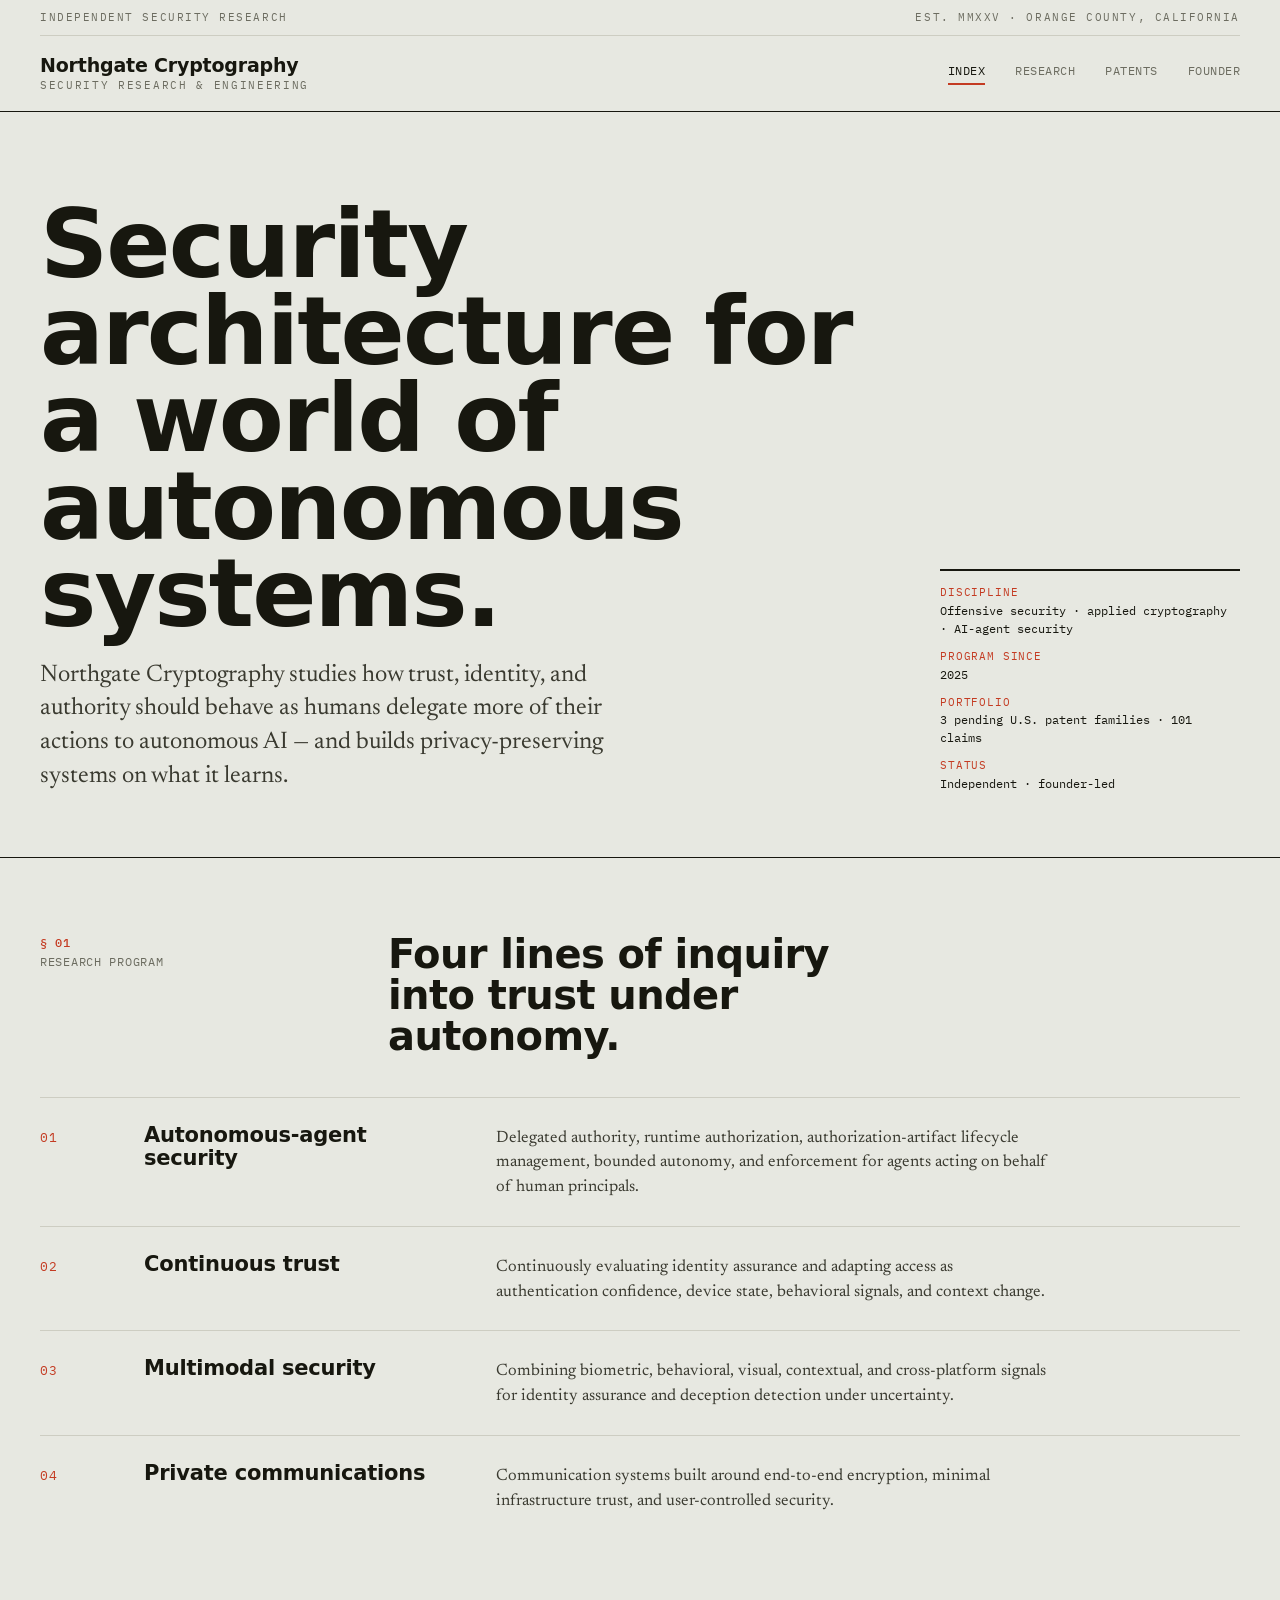
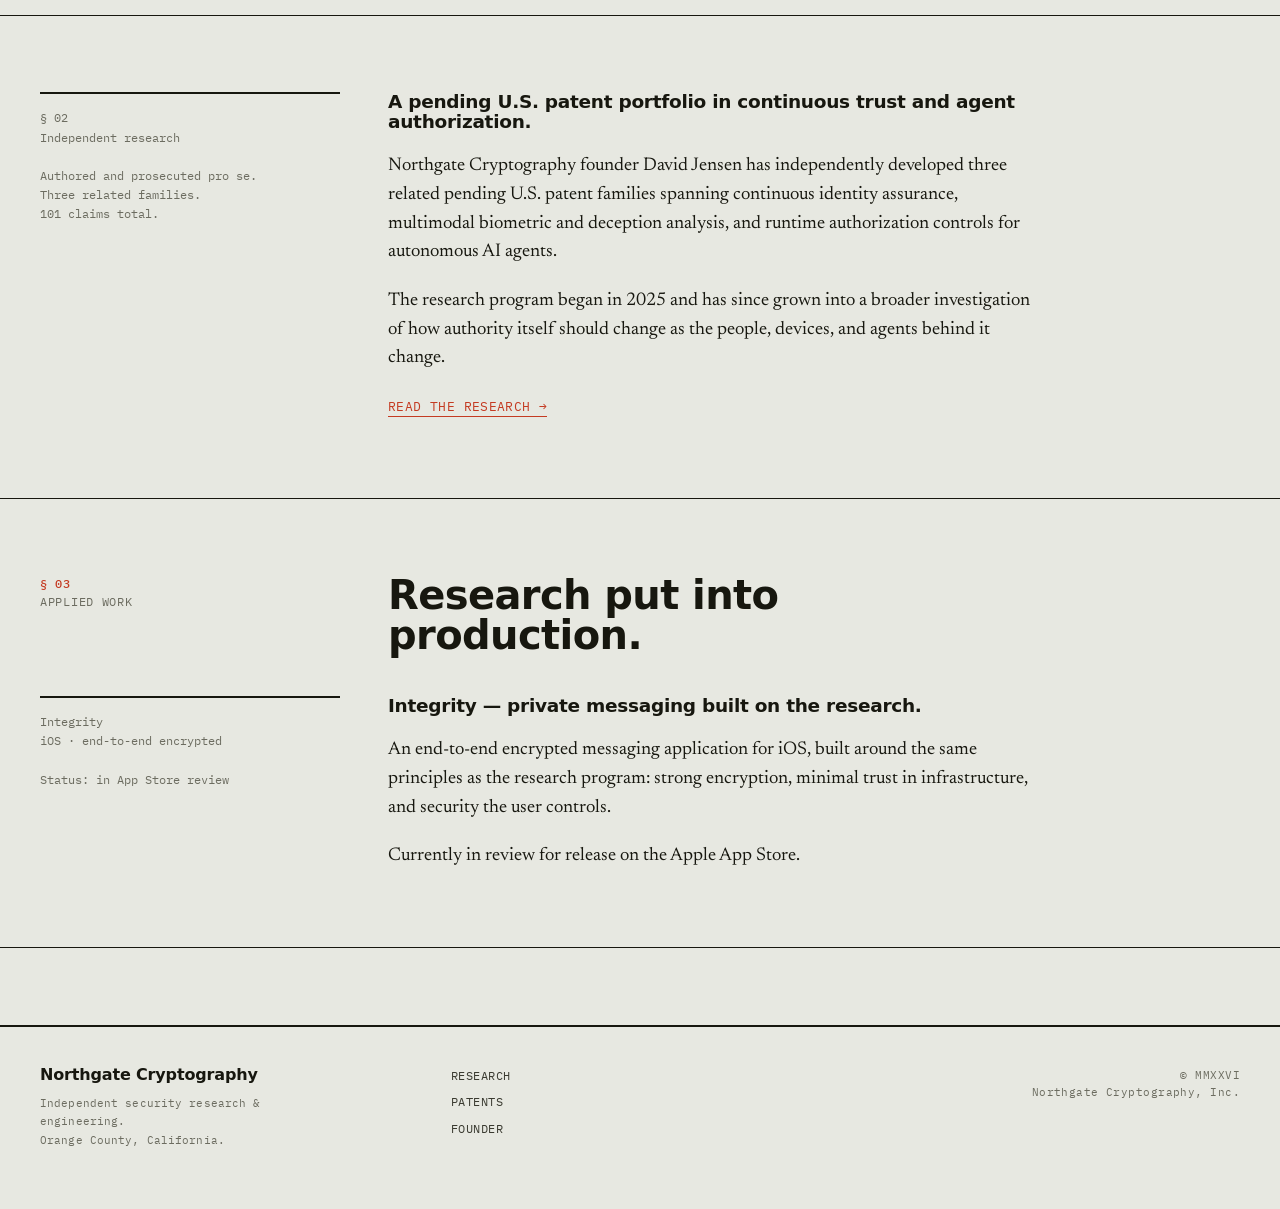
==== northgate-site/index.html @ 8693af1b "Add files via upload" ====
<!doctype html>
<html lang="en">
<head>
<meta charset="utf-8">
<meta name="viewport" content="width=device-width, initial-scale=1">
<title>Northgate Cryptography — Security Research &amp; Engineering</title>
<meta name="description" content="Independent security research and engineering focused on AI-agent authorization, continuous trust, biometric security, and privacy-preserving communications.">
<link rel="canonical" href="https://northgatecryptography.com/">
<meta property="og:title" content="Northgate Cryptography">
<meta property="og:description" content="Independent security research and engineering: autonomous-agent authorization, continuous trust, and privacy-preserving communications.">
<meta property="og:type" content="website">
<meta property="og:url" content="https://northgatecryptography.com/">
<link rel="preconnect" href="https://fonts.googleapis.com">
<link rel="preconnect" href="https://fonts.gstatic.com" crossorigin>
<link href="https://fonts.googleapis.com/css2?family=Archivo+Expanded:wght@600;700;800&family=Newsreader:opsz,wght@6..72,400;6..72,500;6..72,600&family=IBM+Plex+Mono:wght@400;500&display=swap" rel="stylesheet">
<link rel="stylesheet" href="styles.css">
<script type="application/ld+json">
{"@context":"https://schema.org","@type":"Organization","@id":"https://northgatecryptography.com/#organization","name":"Northgate Cryptography","url":"https://northgatecryptography.com/","description":"Independent security research and engineering company focused on autonomous-agent security, continuous trust, biometric security, and privacy-preserving communications.","foundingDate":"2026","founder":{"@id":"https://northgatecryptography.com/david-jensen/#person"}}
</script>
</head>
<body>
<header class="mast">
  <div class="wrap">
    <div class="runhead"><span>Independent Security Research</span><span>Est. MMXXV &middot; Orange County, California</span></div>
    <div class="bar">
      <a class="wordmark" href="/">Northgate Cryptography<span class="sub">Security Research &amp; Engineering</span></a>
      <nav class="nav">
        <a href="/" class="on">Index</a>
        <a href="research.html">Research</a>
        <a href="intellectual-property.html">Patents</a>
        <a href="david-jensen.html">Founder</a>
      </nav>
    </div>
  </div>
</header>

<section class="hero">
  <div class="wrap">
    <div class="grid">
      <div>
        <h1 class="rise">Security architecture for a world of autonomous systems.</h1>
        <p class="lead rise d2">Northgate Cryptography studies how trust, identity, and authority should behave as humans delegate more of their actions to autonomous AI — and builds privacy-preserving systems on what it learns.</p>
      </div>
      <div class="meta-rail rise d3">
        <dl>
          <div><dt>Discipline</dt><dd>Offensive security · applied cryptography · AI-agent security</dd></div>
          <div><dt>Program since</dt><dd>2025</dd></div>
          <div><dt>Portfolio</dt><dd>3 pending U.S. patent families · 101 claims</dd></div>
          <div><dt>Status</dt><dd>Independent · founder-led</dd></div>
        </dl>
      </div>
    </div>
  </div>
</section>

<main>
  <section class="block">
    <div class="wrap">
      <div class="sec-head">
        <div class="k"><b>§ 01</b> Research program</div>
        <h2>Four lines of inquiry into trust under autonomy.</h2>
      </div>
      <div class="index">
        <div class="item"><div class="num">01</div><div class="ttl">Autonomous-agent security</div><div class="desc">Delegated authority, runtime authorization, authorization-artifact lifecycle management, bounded autonomy, and enforcement for agents acting on behalf of human principals.</div></div>
        <div class="item"><div class="num">02</div><div class="ttl">Continuous trust</div><div class="desc">Continuously evaluating identity assurance and adapting access as authentication confidence, device state, behavioral signals, and context change.</div></div>
        <div class="item"><div class="num">03</div><div class="ttl">Multimodal security</div><div class="desc">Combining biometric, behavioral, visual, contextual, and cross-platform signals for identity assurance and deception detection under uncertainty.</div></div>
        <div class="item"><div class="num">04</div><div class="ttl">Private communications</div><div class="desc">Communication systems built around end-to-end encryption, minimal infrastructure trust, and user-controlled security.</div></div>
      </div>
    </div>
  </section>

  <section class="block">
    <div class="wrap">
      <div class="read">
        <div class="aside">§ 02<br>Independent research<br><br>Authored and prosecuted pro se.<br>Three related families.<br>101 claims total.</div>
        <div class="body">
          <p class="lede">A pending U.S. patent portfolio in continuous trust and agent authorization.</p>
          <p>Northgate Cryptography founder David Jensen has independently developed three related pending U.S. patent families spanning continuous identity assurance, multimodal biometric and deception analysis, and runtime authorization controls for autonomous AI agents.</p>
          <p>The research program began in 2025 and has since grown into a broader investigation of how authority itself should change as the people, devices, and agents behind it change.</p>
          <p><a class="inline" href="intellectual-property.html">Read the research →</a></p>
        </div>
      </div>
    </div>
  </section>

  <section class="block">
    <div class="wrap">
      <div class="sec-head">
        <div class="k"><b>§ 03</b> Applied work</div>
        <h2>Research put into production.</h2>
      </div>
      <div class="read">
        <div class="aside">Integrity<br>iOS · end-to-end encrypted<br><br>Status: in App Store review</div>
        <div class="body">
          <p class="lede">Integrity — private messaging built on the research.</p>
          <p>An end-to-end encrypted messaging application for iOS, built around the same principles as the research program: strong encryption, minimal trust in infrastructure, and security the user controls.</p>
          <p>Currently in review for release on the Apple App Store.</p>
        </div>
      </div>
    </div>
  </section>
</main>

<footer class="foot">
  <div class="wrap">
    <div class="grid">
      <div>
        <div class="wordmark">Northgate Cryptography</div>
        <p class="disc">Independent security research &amp; engineering.<br>Orange County, California.</p>
      </div>
      <nav>
        <a href="research.html">Research</a>
        <a href="intellectual-property.html">Patents</a>
        <a href="david-jensen.html">Founder</a>
      </nav>
      <div class="fine">© MMXXVI<br>Northgate Cryptography, Inc.</div>
    </div>
  </div>
</footer>
</body>
</html>
---- northgate-site/styles.css ----
/* Northgate Cryptography — "The Archive"
   Editorial/technical-journal identity: stone paper, Archivo Expanded display,
   Newsreader serif reading, IBM Plex Mono metadata. Rigorous grid; vermilion micro-accent. */

:root{
  --stone:#e7e8e1; --stone-2:#f0f1ea; --panel:#ededE6;
  --ink:#17170f; --ink-70:#3a3a30; --muted:#6c6c60; --faint:#9a9a8d;
  --rule:#cdcdc2; --rule-2:#bdbdb1;
  --flag:#c43b22;               /* vermilion micro-accent */
  --disp:"Archivo Expanded","Archivo",system-ui,sans-serif;
  --serif:"Newsreader",Georgia,"Times New Roman",serif;
  --mono:"IBM Plex Mono",ui-monospace,Menlo,monospace;
  --pad:40px; --maxw:1280px;
}
*{box-sizing:border-box}
html{-webkit-text-size-adjust:100%}
body{margin:0;background:var(--stone);color:var(--ink);
  font-family:var(--serif);font-size:18px;line-height:1.55;font-weight:400;
  -webkit-font-smoothing:antialiased;text-rendering:optimizeLegibility}
a{color:inherit;text-decoration:none}
.wrap{max-width:var(--maxw);margin:0 auto;padding:0 var(--pad)}
@media(max-width:700px){:root{--pad:22px}}

.mono{font-family:var(--mono);font-size:12px;letter-spacing:.04em;text-transform:uppercase;color:var(--muted)}
.flag{color:var(--flag)}

/* masthead */
.mast{border-bottom:1px solid var(--ink)}
.runhead{font-family:var(--mono);font-size:11px;letter-spacing:.14em;text-transform:uppercase;color:var(--muted);
  display:flex;justify-content:space-between;padding:9px 0;border-bottom:1px solid var(--rule)}
.mast .bar{display:flex;align-items:center;justify-content:space-between;padding:20px 0;gap:24px}
.wordmark{font-family:var(--disp);font-weight:800;font-size:19px;letter-spacing:-.01em;line-height:1}
.wordmark .sub{display:block;font-family:var(--mono);font-size:10.5px;font-weight:400;letter-spacing:.16em;text-transform:uppercase;color:var(--muted);margin-top:5px}
.nav{display:flex;gap:30px;font-family:var(--mono);font-size:12px;letter-spacing:.04em;text-transform:uppercase}
.nav a{color:var(--muted);padding-bottom:3px}
.nav a:hover{color:var(--ink)}
.nav a.on{color:var(--ink);border-bottom:2px solid var(--flag)}
@media(max-width:640px){.nav{gap:16px;font-size:11px}.nav a span.full{display:none}}

/* hero — editorial spread, grid */
.hero{border-bottom:1px solid var(--ink);padding:clamp(48px,7vw,92px) 0 clamp(40px,5vw,64px)}
.hero .grid{display:grid;grid-template-columns:1fr 300px;gap:48px;align-items:end}
.hero h1{font-family:var(--disp);font-weight:800;font-size:clamp(40px,7.4vw,104px);line-height:.92;letter-spacing:-.02em;margin:0;max-width:14ch;text-transform:none}
.hero .lead{font-family:var(--serif);font-size:clamp(19px,2vw,24px);line-height:1.4;color:var(--ink-70);margin:22px 0 0;max-width:46ch;font-weight:400}
.meta-rail{border-top:2px solid var(--ink);padding-top:14px;font-family:var(--mono);font-size:12px;line-height:1.5;color:var(--muted)}
.meta-rail dl{margin:0;display:grid;gap:11px}
.meta-rail dt{color:var(--flag);text-transform:uppercase;letter-spacing:.08em;font-size:10.5px}
.meta-rail dd{margin:1px 0 0;color:var(--ink)}
@media(max-width:860px){.hero .grid{grid-template-columns:1fr;gap:34px}.meta-rail{max-width:420px}}

.rise{opacity:0;transform:translateY(10px);animation:rise .8s cubic-bezier(.2,.7,.2,1) forwards}
.rise.d2{animation-delay:.12s}.rise.d3{animation-delay:.24s}
@keyframes rise{to{opacity:1;transform:none}}
@media(prefers-reduced-motion:reduce){.rise{opacity:1;transform:none;animation:none}}

main{padding:0 0 clamp(40px,6vw,80px)}
.block{border-bottom:1px solid var(--ink);padding:clamp(40px,6vw,76px) 0}
.sec-head{display:grid;grid-template-columns:300px 1fr;gap:48px;margin-bottom:40px}
.sec-head .k{font-family:var(--mono);font-size:12px;letter-spacing:.06em;text-transform:uppercase;color:var(--muted)}
.sec-head .k b{display:block;color:var(--flag);font-weight:500}
.sec-head h2{font-family:var(--disp);font-weight:700;font-size:clamp(24px,3.2vw,40px);line-height:1.02;letter-spacing:-.015em;margin:0;max-width:18ch}
@media(max-width:860px){.sec-head{grid-template-columns:1fr;gap:16px}}

/* index of research areas */
.index .item{display:grid;grid-template-columns:72px 320px 1fr;gap:32px;padding:26px 0;border-top:1px solid var(--rule);align-items:baseline;transition:background .2s}
.index .item:hover{background:color-mix(in srgb,var(--flag) 5%,transparent)}
.index .num{font-family:var(--mono);font-size:13px;color:var(--flag);letter-spacing:.04em}
.index .ttl{font-family:var(--disp);font-weight:700;font-size:21px;letter-spacing:-.01em;line-height:1.1}
.index .desc{font-family:var(--serif);font-size:16.5px;line-height:1.5;color:var(--ink-70);max-width:62ch}
@media(max-width:760px){.index .item{grid-template-columns:auto 1fr;gap:8px 18px}.index .desc{grid-column:1/-1}}

/* reading passage */
.read{display:grid;grid-template-columns:300px 1fr;gap:48px}
.read .body{max-width:66ch}
.read .body p{margin:0 0 20px;font-size:18.5px}
.read .body p:last-child{margin-bottom:0}
.read .body strong{font-weight:600}
.read .lede{font-family:var(--disp);font-weight:700;font-size:clamp(22px,2.6vw,30px);line-height:1.08;letter-spacing:-.015em;margin:0 0 20px}
.read .aside{font-family:var(--mono);font-size:12px;line-height:1.6;color:var(--muted);border-top:2px solid var(--ink);padding-top:14px}
@media(max-width:860px){.read{grid-template-columns:1fr;gap:16px}}

.inline{color:var(--flag);font-family:var(--mono);font-size:13px;letter-spacing:.03em;text-transform:uppercase;border-bottom:1px solid var(--flag);padding-bottom:1px}
.inline:hover{color:var(--ink);border-color:var(--ink)}

/* patent families */
.fam{display:grid;grid-template-columns:300px 1fr;gap:48px;padding:40px 0;border-top:1px solid var(--rule)}
.fam:first-of-type{border-top:1px solid var(--ink)}
.fam .side .fk{font-family:var(--mono);font-size:12px;color:var(--flag);letter-spacing:.05em;text-transform:uppercase}
.fam .side .status{font-family:var(--mono);font-size:11px;color:var(--muted);margin-top:8px;text-transform:uppercase;letter-spacing:.08em}
.fam h3{font-family:var(--disp);font-weight:700;font-size:22px;line-height:1.08;letter-spacing:-.012em;margin:0 0 10px}
.fam .cite{font-family:var(--serif);font-style:italic;color:var(--muted);font-size:15.5px;margin:0 0 20px;max-width:68ch}
.fam ul{margin:0 0 20px;padding:0;list-style:none;display:grid;grid-template-columns:1fr 1fr;gap:4px 28px}
.fam ul li{font-family:var(--mono);font-size:12.5px;letter-spacing:.01em;color:var(--ink-70);text-transform:none;padding-left:16px;position:relative;line-height:1.5}
.fam ul li::before{content:"—";position:absolute;left:0;color:var(--flag)}
.fam .note{font-family:var(--serif);font-size:17.5px;line-height:1.5;color:var(--ink);border-left:2px solid var(--flag);padding-left:18px;margin:0;max-width:64ch}
@media(max-width:860px){.fam{grid-template-columns:1fr;gap:16px}}
@media(max-width:560px){.fam ul{grid-template-columns:1fr}}

/* flow */
.flow{display:grid;gap:0;max-width:330px}
.flow .n{border:1px solid var(--rule-2);background:var(--stone-2);padding:13px 16px;font-family:var(--mono);font-size:12.5px;text-transform:uppercase;letter-spacing:.04em;text-align:center}
.flow .n+.n{border-top:0}
.flow .n:last-child{color:var(--flag);border-color:var(--flag)}
.flow .j{height:16px;width:1px;background:var(--rule-2);margin:0 auto}

/* facts/creds */
.facts{display:grid;gap:0;margin:0 0 28px;border-top:2px solid var(--ink)}
.facts div{display:grid;grid-template-columns:200px 1fr;gap:20px;padding:14px 0;border-bottom:1px solid var(--rule);font-family:var(--mono);font-size:13px}
.facts dt{color:var(--flag);text-transform:uppercase;letter-spacing:.06em;font-size:11px}
.facts dd{margin:0;color:var(--ink);text-transform:none;letter-spacing:0;font-size:13px;line-height:1.5}
@media(max-width:560px){.facts div{grid-template-columns:1fr;gap:4px}}
.creds{display:flex;flex-wrap:wrap;gap:0;margin:0;padding:0;list-style:none;border-top:1px solid var(--rule)}
.creds li{font-family:var(--mono);font-size:12px;letter-spacing:.03em;color:var(--ink-70);padding:9px 14px 9px 0;border-right:1px solid var(--rule);margin-right:14px}

.back{font-family:var(--mono);font-size:12px;text-transform:uppercase;letter-spacing:.06em;color:var(--muted)}
.back:hover{color:var(--flag)}

/* footer */
.foot{border-top:2px solid var(--ink);padding:40px 0 48px}
.foot .grid{display:grid;grid-template-columns:1fr 1fr 1fr;gap:32px}
.foot .wordmark{font-size:16px}
.foot .disc{font-family:var(--mono);font-size:11px;line-height:1.7;color:var(--muted);max-width:40ch;text-transform:none;letter-spacing:.01em}
.foot nav{display:flex;flex-direction:column;gap:8px;font-family:var(--mono);font-size:12px;text-transform:uppercase;letter-spacing:.04em}
.foot nav a{color:var(--ink-70)}.foot nav a:hover{color:var(--flag)}
.foot .fine{font-family:var(--mono);font-size:11px;color:var(--muted);text-align:right;letter-spacing:.04em}
@media(max-width:700px){.foot .grid{grid-template-columns:1fr}.foot .fine{text-align:left}}
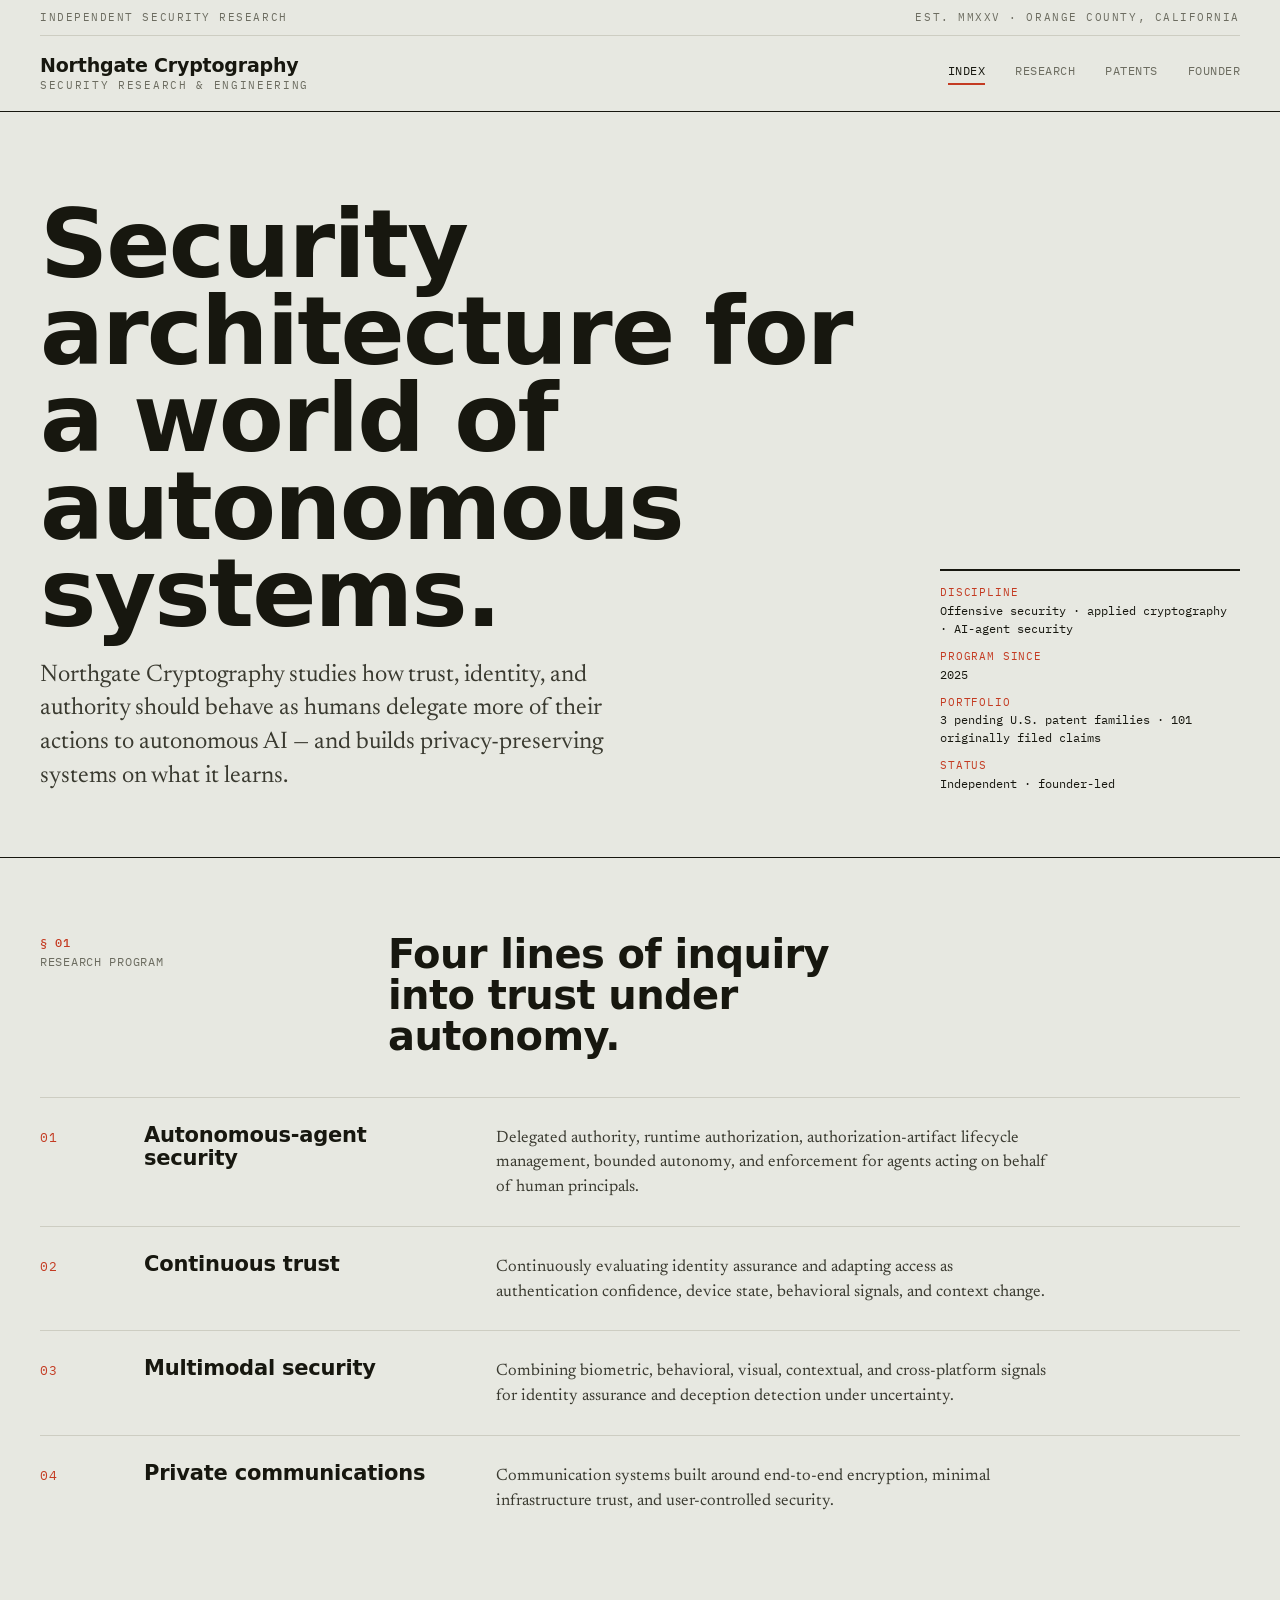
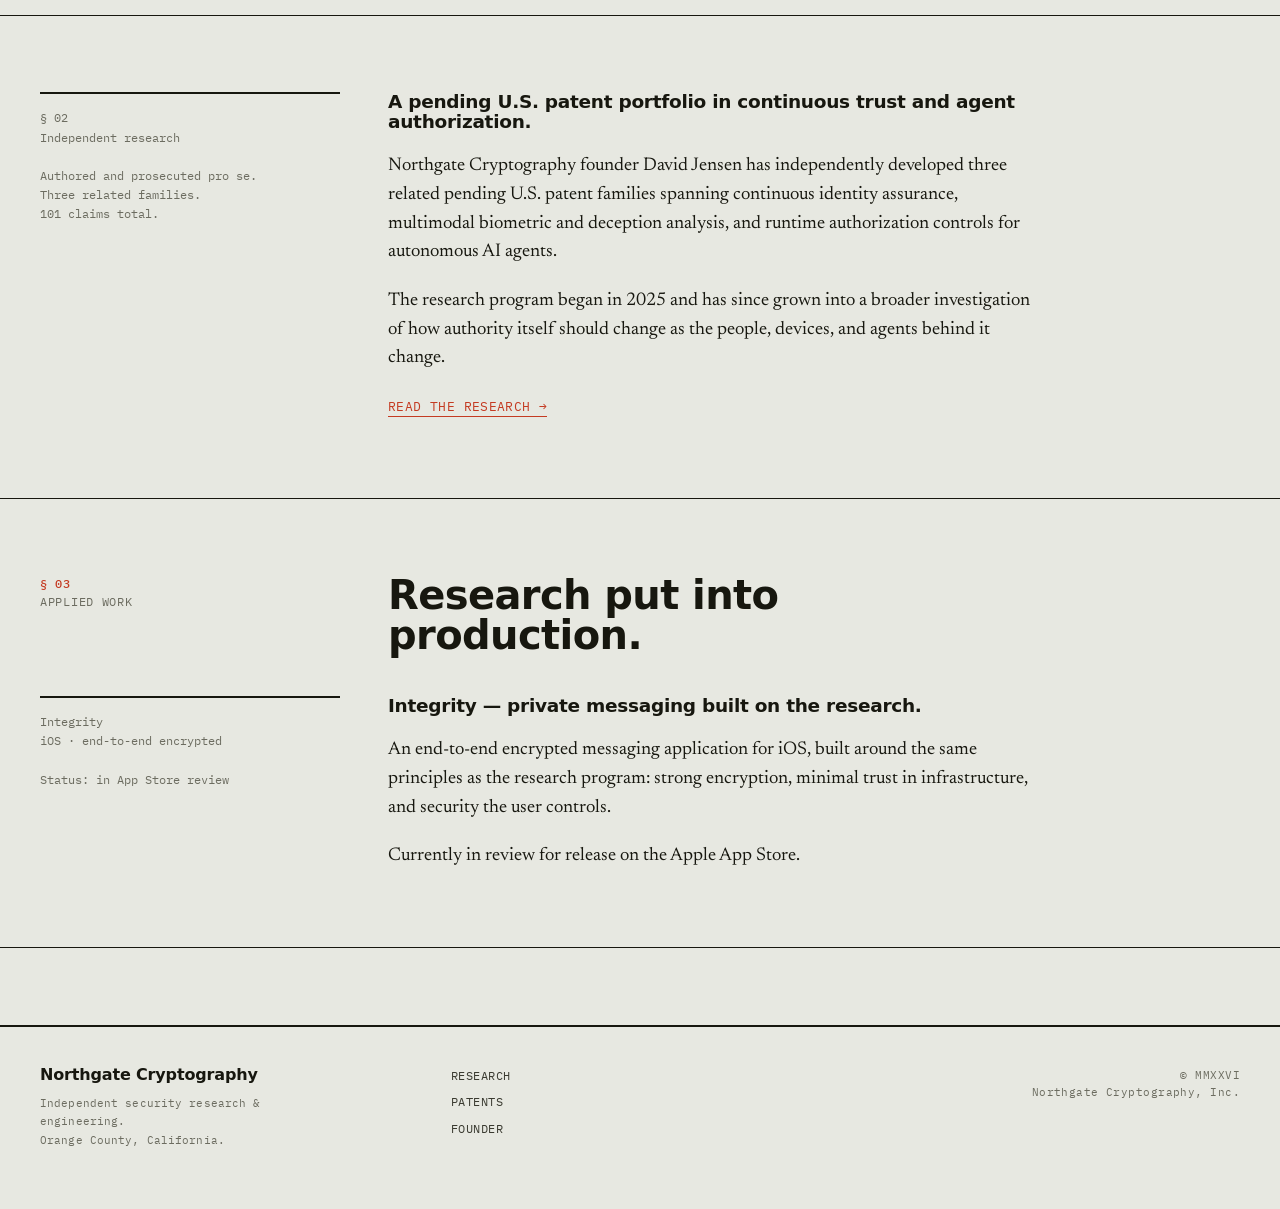
==== commit 8899cc42: "Add files via upload" ====
--- a/northgate-site/index.html
+++ b/northgate-site/index.html
@@ -45,7 +45,7 @@
         <dl>
           <div><dt>Discipline</dt><dd>Offensive security · applied cryptography · AI-agent security</dd></div>
           <div><dt>Program since</dt><dd>2025</dd></div>
-          <div><dt>Portfolio</dt><dd>3 pending U.S. patent families · 101 claims</dd></div>
+          <div><dt>Portfolio</dt><dd>3 pending U.S. patent families · 101 originally filed claims</dd></div>
           <div><dt>Status</dt><dd>Independent · founder-led</dd></div>
         </dl>
       </div>
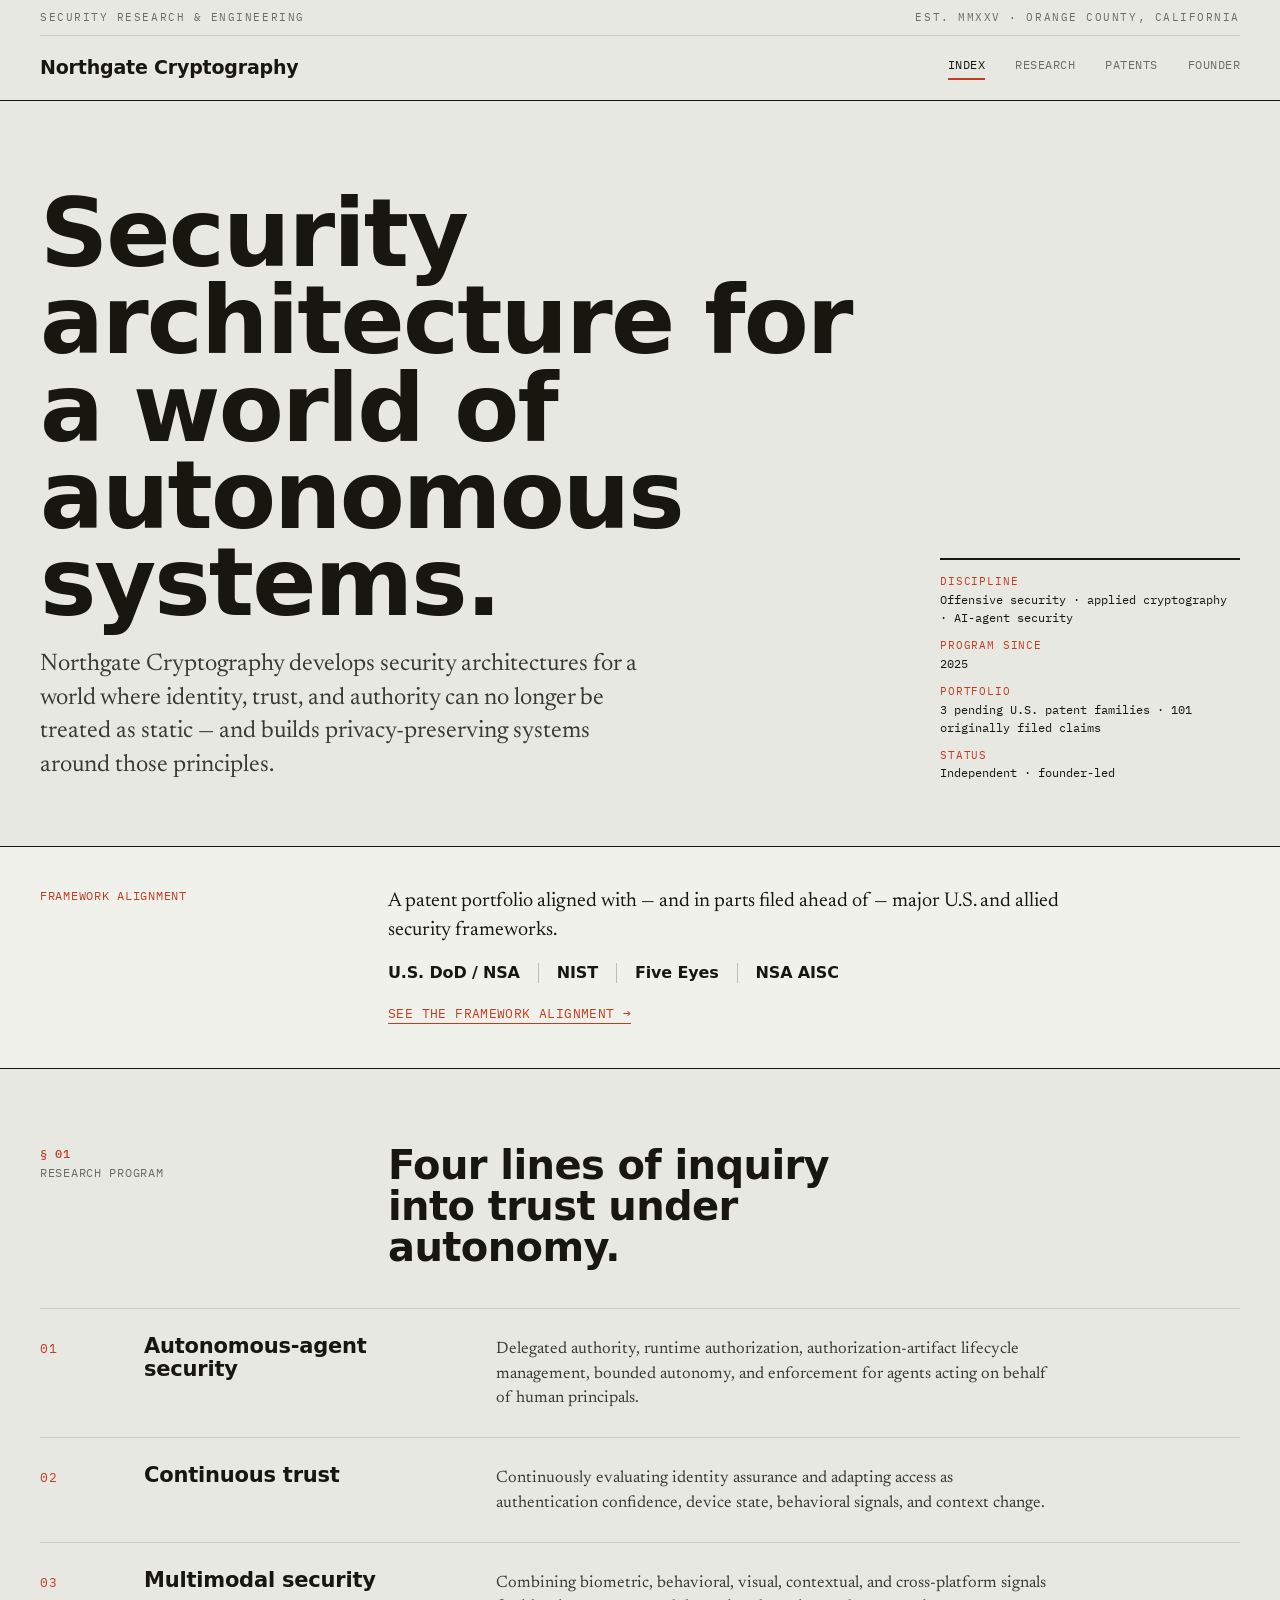
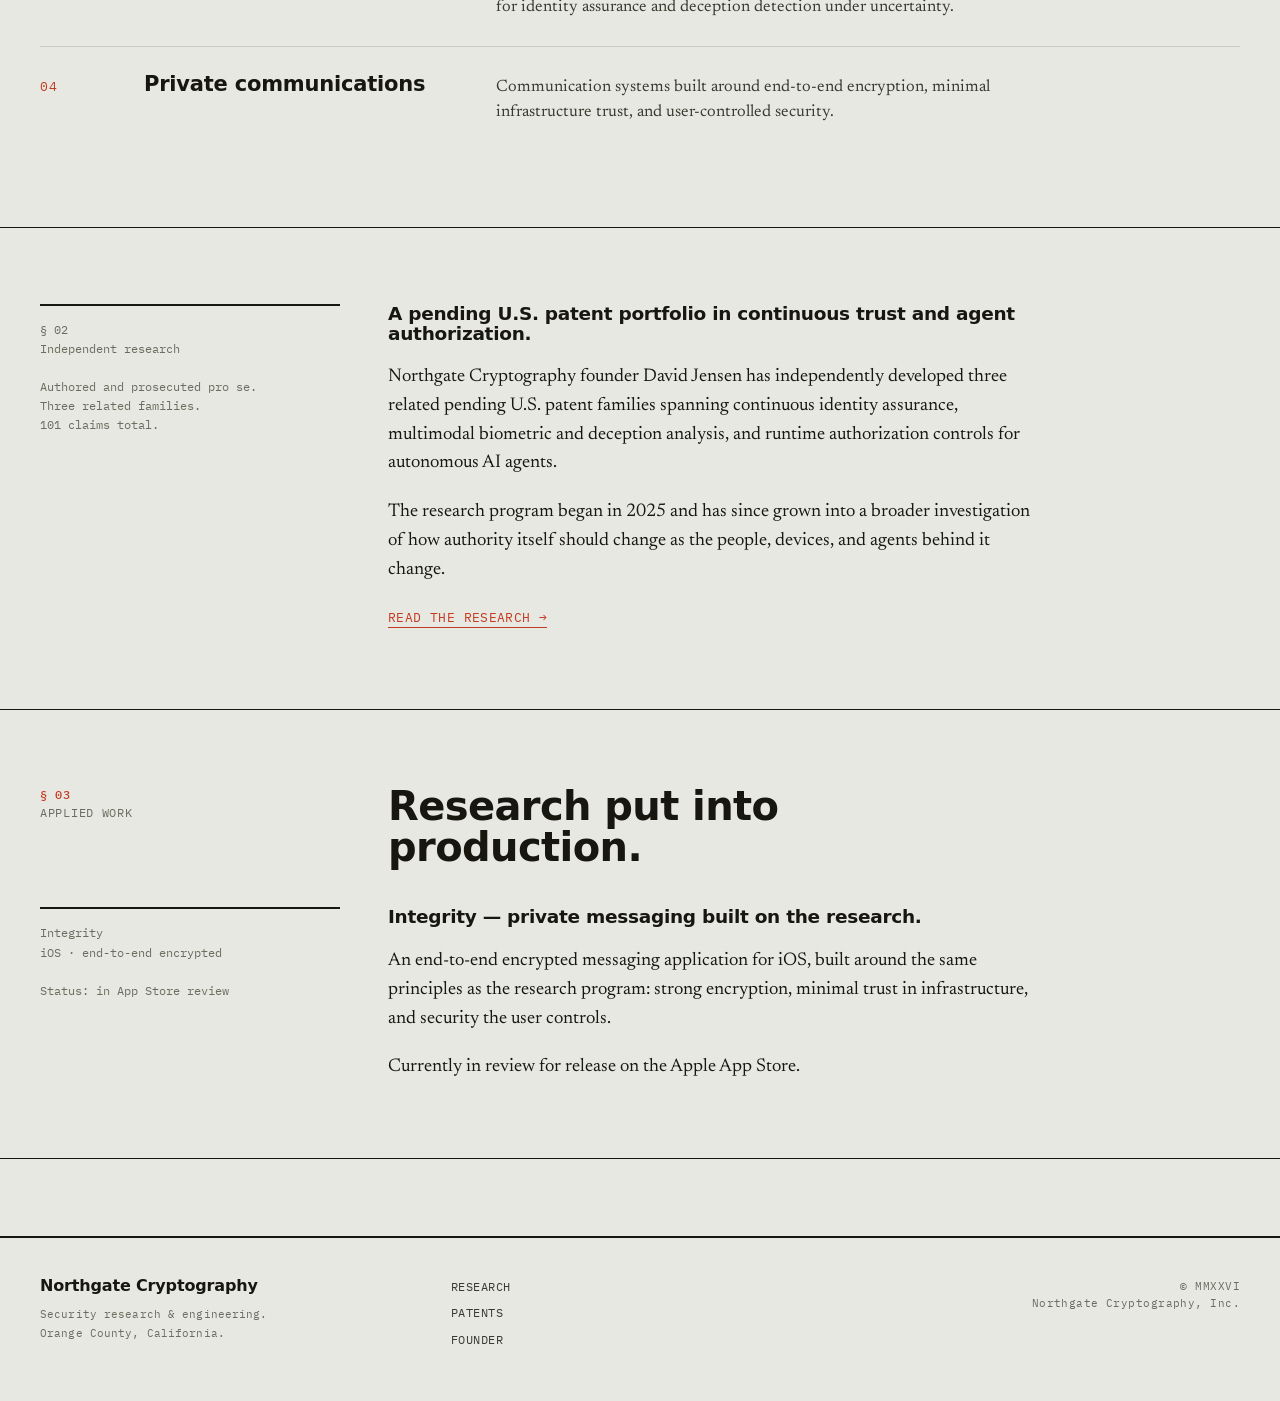
==== commit 2cd813e6: "Add files via upload" ====
--- a/northgate-site/index.html
+++ b/northgate-site/index.html
@@ -21,9 +21,9 @@
 <body>
 <header class="mast">
   <div class="wrap">
-    <div class="runhead"><span>Independent Security Research</span><span>Est. MMXXV &middot; Orange County, California</span></div>
+    <div class="runhead"><span>Security Research &amp; Engineering</span><span>Est. MMXXV &middot; Orange County, California</span></div>
     <div class="bar">
-      <a class="wordmark" href="/">Northgate Cryptography<span class="sub">Security Research &amp; Engineering</span></a>
+      <a class="wordmark" href="/">Northgate Cryptography</a>
       <nav class="nav">
         <a href="/" class="on">Index</a>
         <a href="research.html">Research</a>
@@ -39,7 +39,7 @@
     <div class="grid">
       <div>
         <h1 class="rise">Security architecture for a world of autonomous systems.</h1>
-        <p class="lead rise d2">Northgate Cryptography studies how trust, identity, and authority should behave as humans delegate more of their actions to autonomous AI — and builds privacy-preserving systems on what it learns.</p>
+        <p class="lead rise d2">Northgate Cryptography develops security architectures for a world where identity, trust, and authority can no longer be treated as static — and builds privacy-preserving systems around those principles.</p>
       </div>
       <div class="meta-rail rise d3">
         <dl>
@@ -48,6 +48,21 @@
           <div><dt>Portfolio</dt><dd>3 pending U.S. patent families · 101 originally filed claims</dd></div>
           <div><dt>Status</dt><dd>Independent · founder-led</dd></div>
         </dl>
+      </div>
+    </div>
+  </div>
+</section>
+
+<section class="strip">
+  <div class="wrap">
+    <div class="grid2">
+      <div class="lbl">Framework alignment</div>
+      <div>
+        <p>A patent portfolio aligned with — and in parts filed ahead of — major U.S. and allied security frameworks.</p>
+        <ul class="orgs">
+          <li>U.S. DoD / NSA</li><li>NIST</li><li>Five Eyes</li><li>NSA AISC</li>
+        </ul>
+        <a class="inline" href="intellectual-property.html">See the framework alignment →</a>
       </div>
     </div>
   </div>
@@ -106,7 +121,7 @@
     <div class="grid">
       <div>
         <div class="wordmark">Northgate Cryptography</div>
-        <p class="disc">Independent security research &amp; engineering.<br>Orange County, California.</p>
+        <p class="disc">Security research &amp; engineering.<br>Orange County, California.</p>
       </div>
       <nav>
         <a href="research.html">Research</a>
--- a/northgate-site/styles.css
+++ b/northgate-site/styles.css
@@ -124,3 +124,13 @@
 .foot nav a{color:var(--ink-70)}.foot nav a:hover{color:var(--flag)}
 .foot .fine{font-family:var(--mono);font-size:11px;color:var(--muted);text-align:right;letter-spacing:.04em}
 @media(max-width:700px){.foot .grid{grid-template-columns:1fr}.foot .fine{text-align:left}}
+
+/* homepage framework-alignment strip */
+.strip{border-bottom:1px solid var(--ink);background:var(--stone-2);padding:clamp(26px,3.6vw,40px) 0}
+.strip .grid2{display:grid;grid-template-columns:300px 1fr;gap:48px;align-items:start}
+.strip .lbl{font-family:var(--mono);font-size:12px;letter-spacing:.06em;text-transform:uppercase;color:var(--flag)}
+.strip p{margin:0 0 18px;font-family:var(--serif);font-size:clamp(17px,1.7vw,20px);line-height:1.45;color:var(--ink);max-width:62ch}
+.strip .orgs{list-style:none;display:flex;flex-wrap:wrap;gap:0;margin:0 0 18px;padding:0}
+.strip .orgs li{font-family:var(--disp);font-weight:700;font-size:16px;letter-spacing:-.01em;padding-right:18px;margin-right:18px;border-right:1px solid var(--rule-2);line-height:1.2}
+.strip .orgs li:last-child{border-right:0;margin-right:0;padding-right:0}
+@media(max-width:860px){.strip .grid2{grid-template-columns:1fr;gap:14px}}
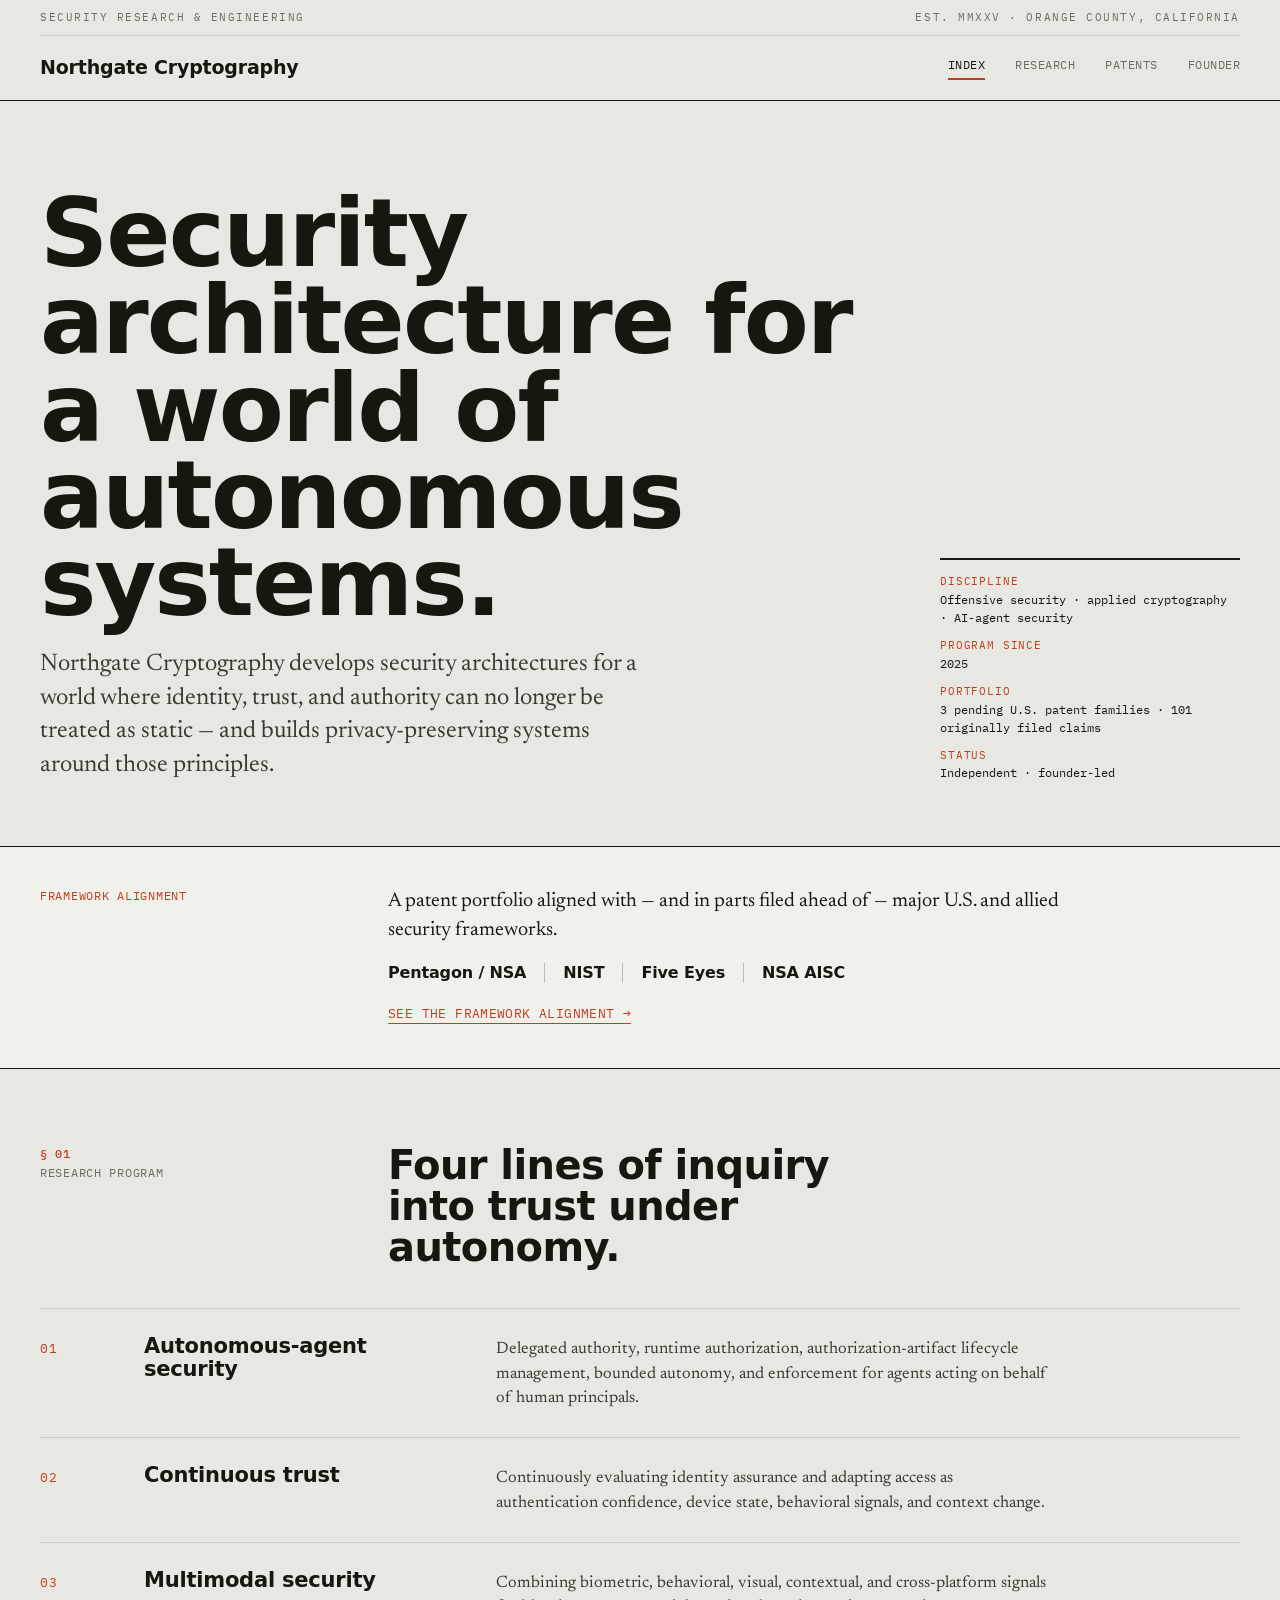
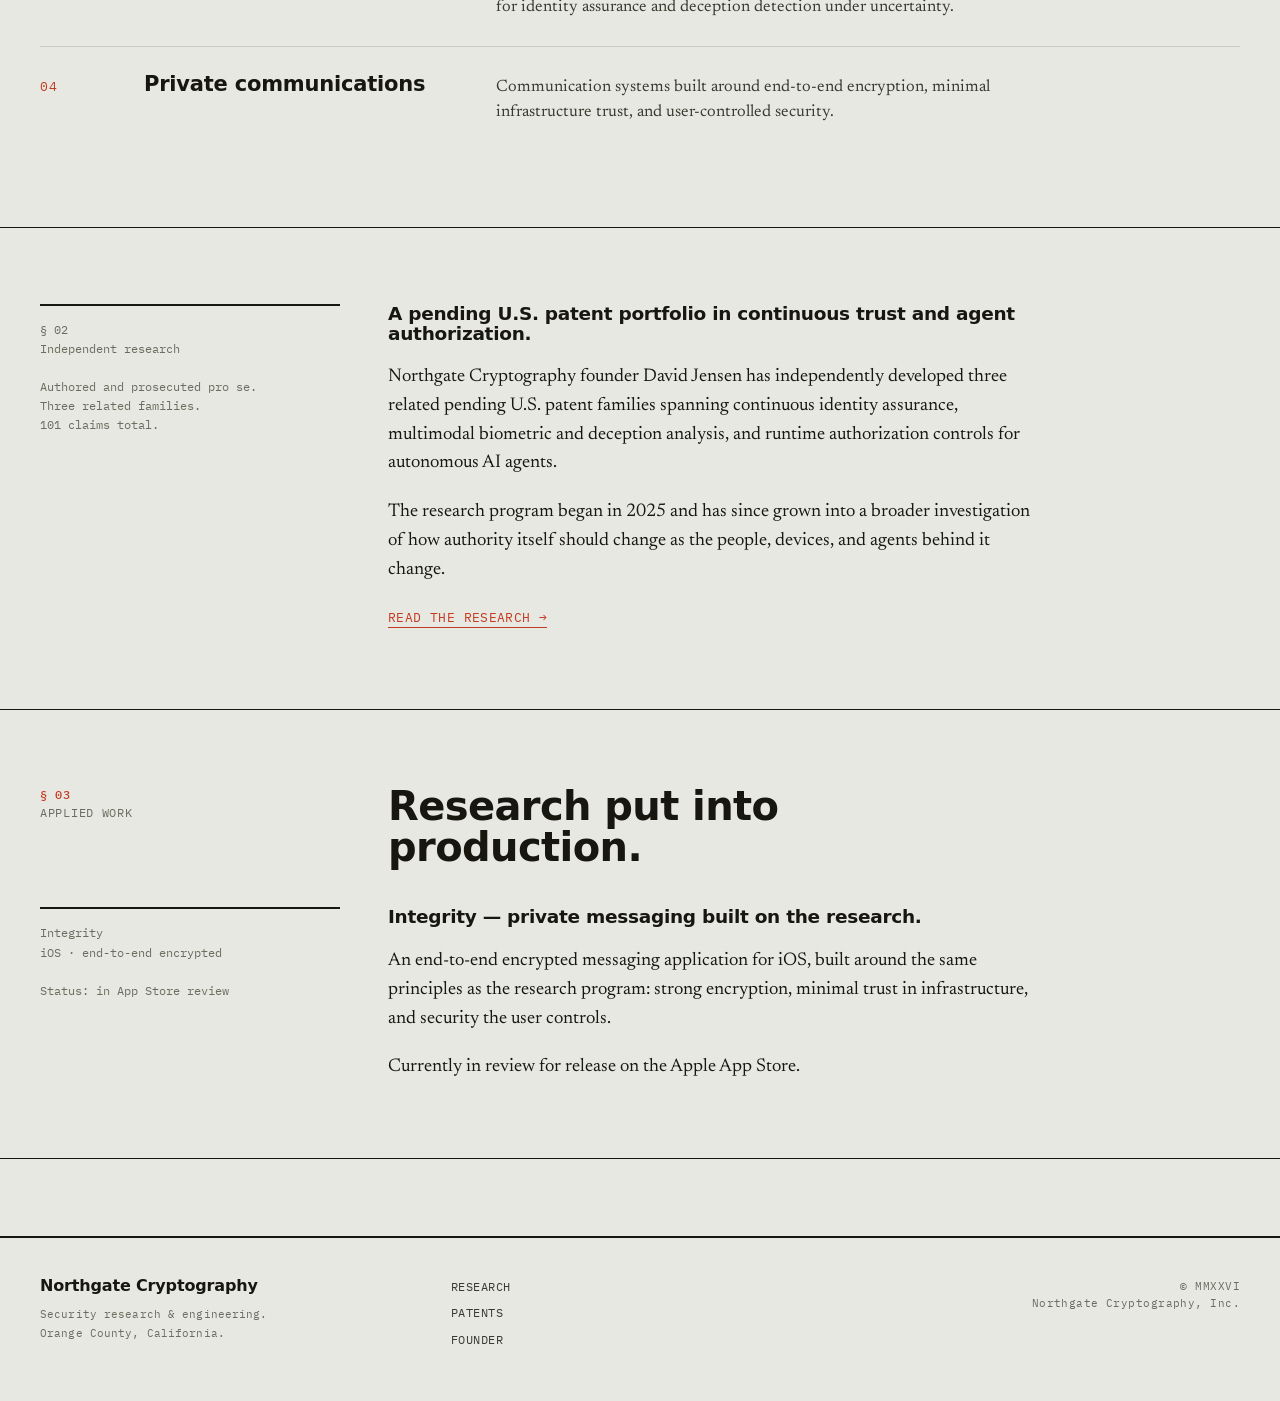
==== commit d064b6c1: "Add files via upload" ====
--- a/northgate-site/index.html
+++ b/northgate-site/index.html
@@ -60,7 +60,7 @@
       <div>
         <p>A patent portfolio aligned with — and in parts filed ahead of — major U.S. and allied security frameworks.</p>
         <ul class="orgs">
-          <li>U.S. DoD / NSA</li><li>NIST</li><li>Five Eyes</li><li>NSA AISC</li>
+          <li>Pentagon / NSA</li><li>NIST</li><li>Five Eyes</li><li>NSA AISC</li>
         </ul>
         <a class="inline" href="intellectual-property.html">See the framework alignment →</a>
       </div>
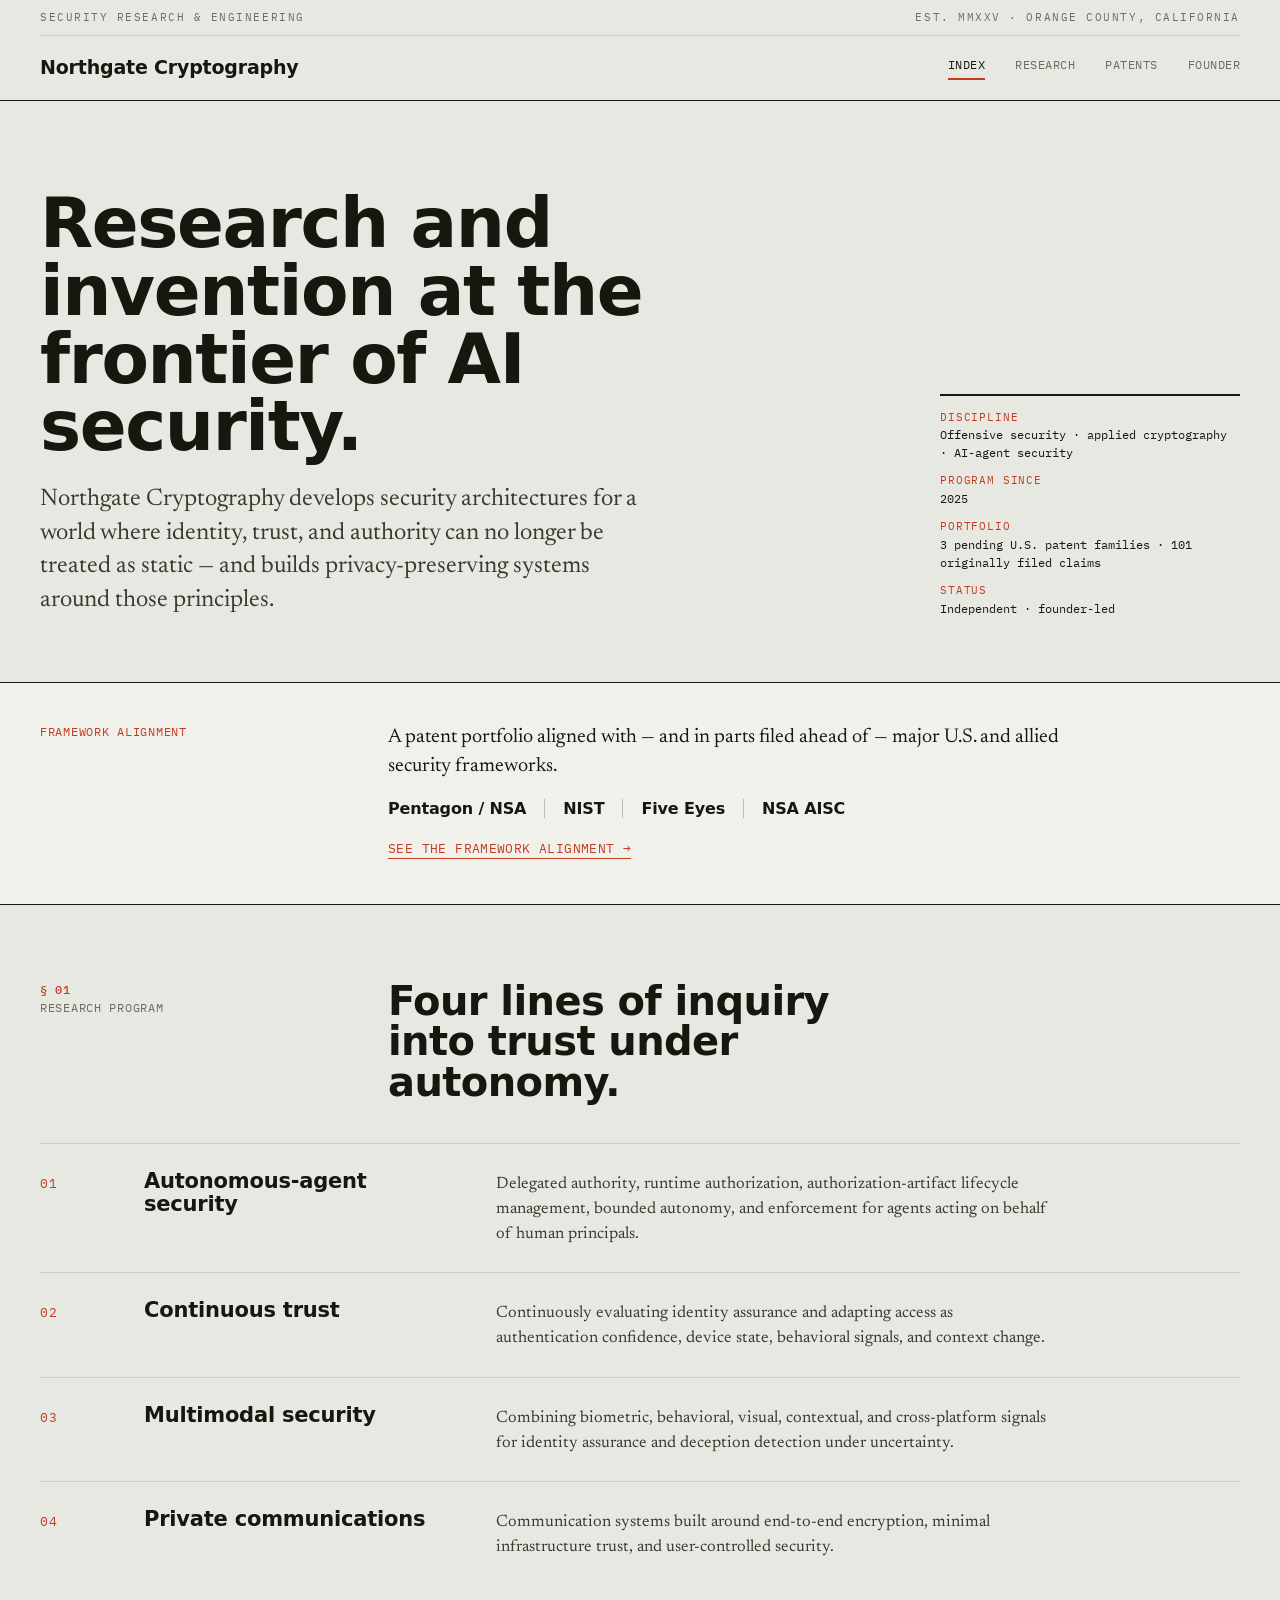
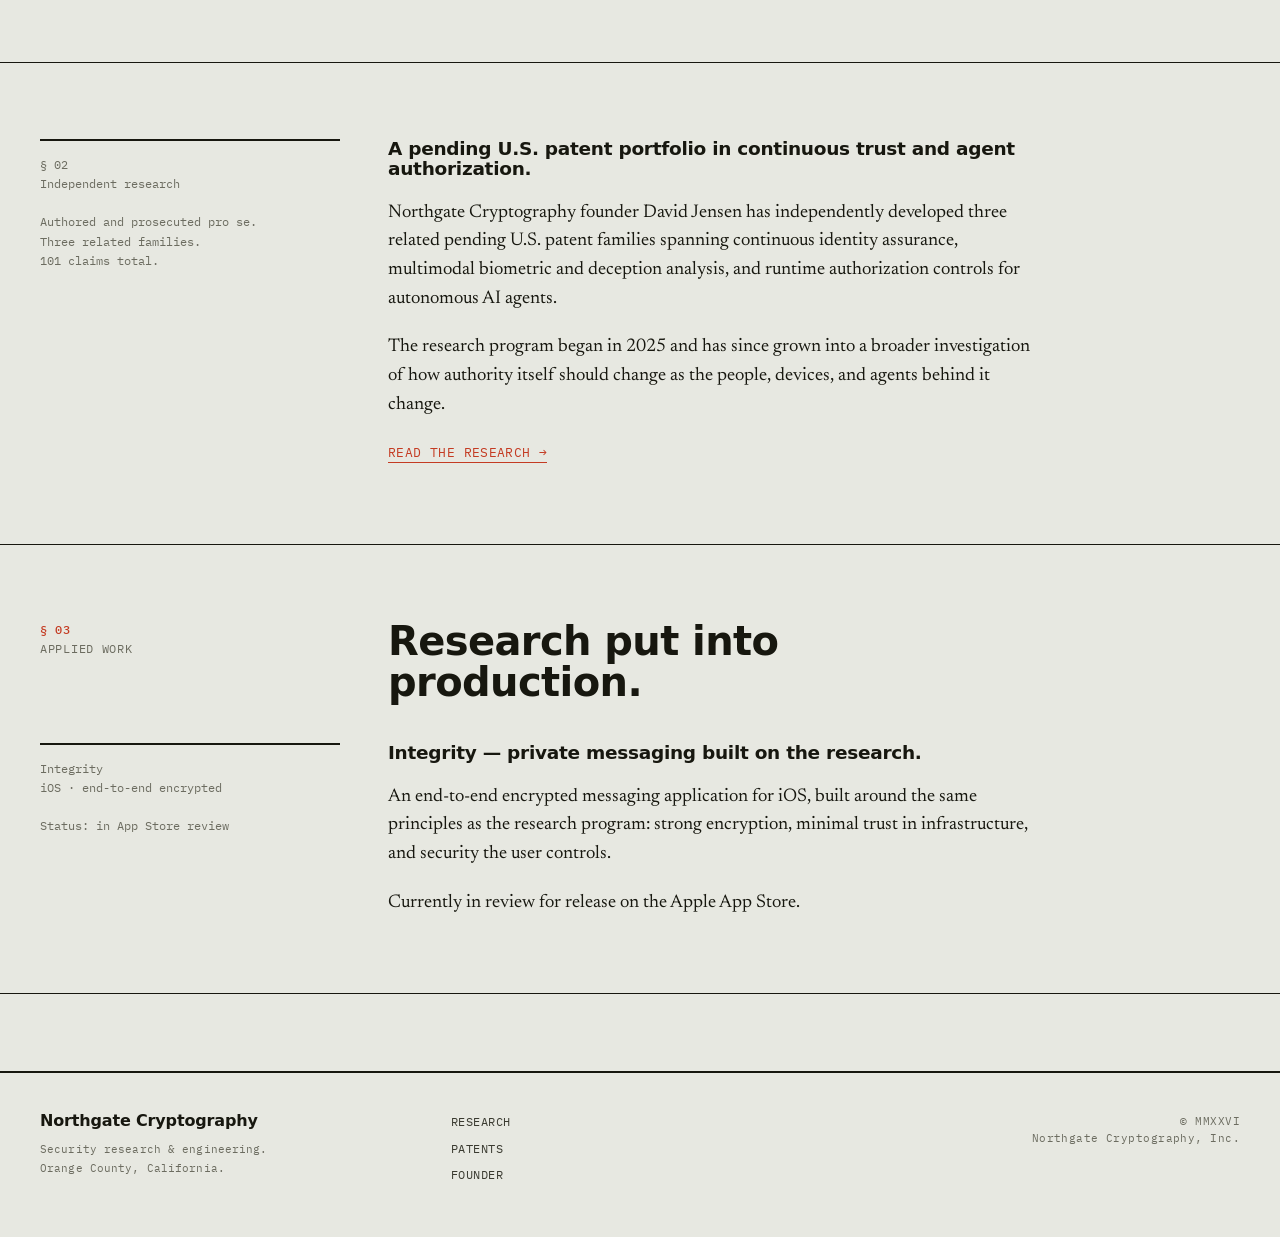
==== commit ca6eebac: "Add files via upload" ====
--- a/northgate-site/index.html
+++ b/northgate-site/index.html
@@ -38,7 +38,7 @@
   <div class="wrap">
     <div class="grid">
       <div>
-        <h1 class="rise">Security architecture for a world of autonomous systems.</h1>
+        <h1 class="rise">Research and invention at the frontier of AI security.</h1>
         <p class="lead rise d2">Northgate Cryptography develops security architectures for a world where identity, trust, and authority can no longer be treated as static — and builds privacy-preserving systems around those principles.</p>
       </div>
       <div class="meta-rail rise d3">
--- a/northgate-site/styles.css
+++ b/northgate-site/styles.css
@@ -40,7 +40,7 @@
 /* hero — editorial spread, grid */
 .hero{border-bottom:1px solid var(--ink);padding:clamp(48px,7vw,92px) 0 clamp(40px,5vw,64px)}
 .hero .grid{display:grid;grid-template-columns:1fr 300px;gap:48px;align-items:end}
-.hero h1{font-family:var(--disp);font-weight:800;font-size:clamp(40px,7.4vw,104px);line-height:.92;letter-spacing:-.02em;margin:0;max-width:14ch;text-transform:none}
+.hero h1{font-family:var(--disp);font-weight:800;font-size:clamp(34px,5.4vw,76px);line-height:.98;letter-spacing:-.02em;margin:0;max-width:17ch;text-transform:none}
 .hero .lead{font-family:var(--serif);font-size:clamp(19px,2vw,24px);line-height:1.4;color:var(--ink-70);margin:22px 0 0;max-width:46ch;font-weight:400}
 .meta-rail{border-top:2px solid var(--ink);padding-top:14px;font-family:var(--mono);font-size:12px;line-height:1.5;color:var(--muted)}
 .meta-rail dl{margin:0;display:grid;gap:11px}
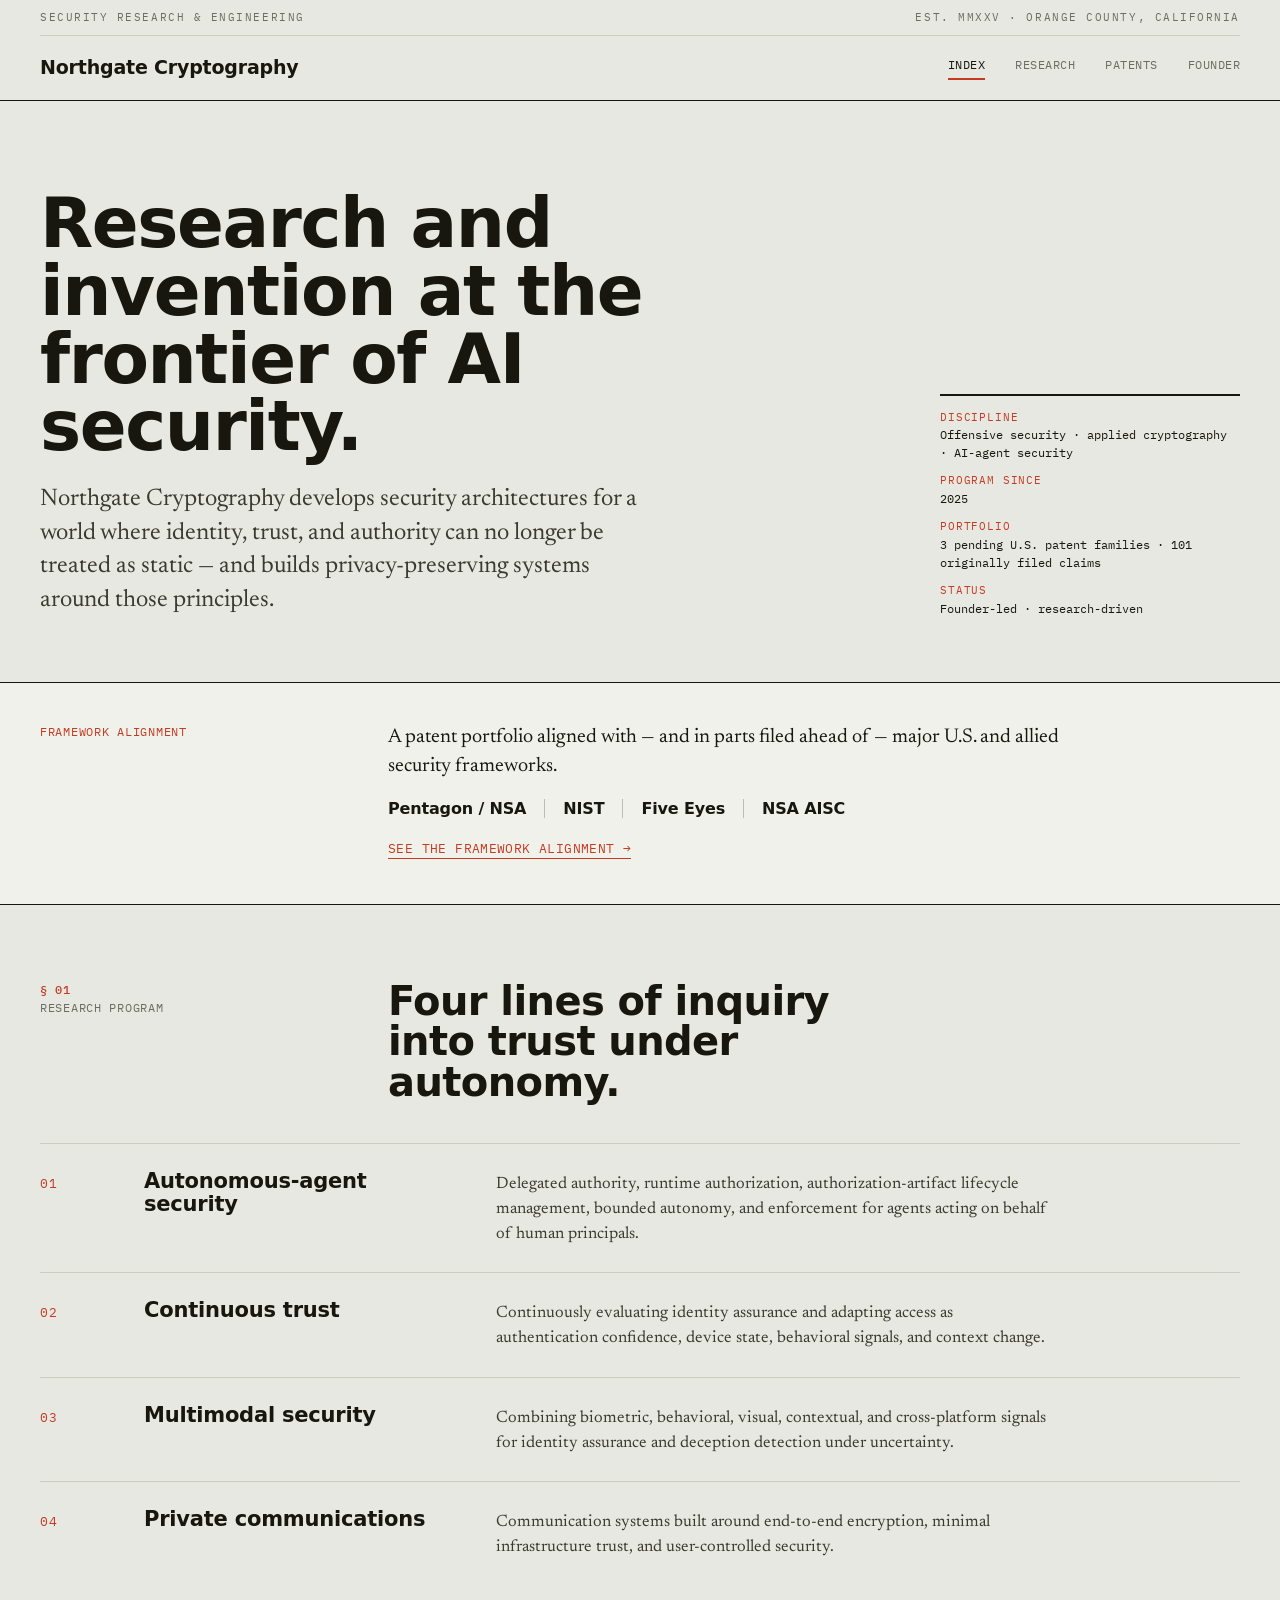
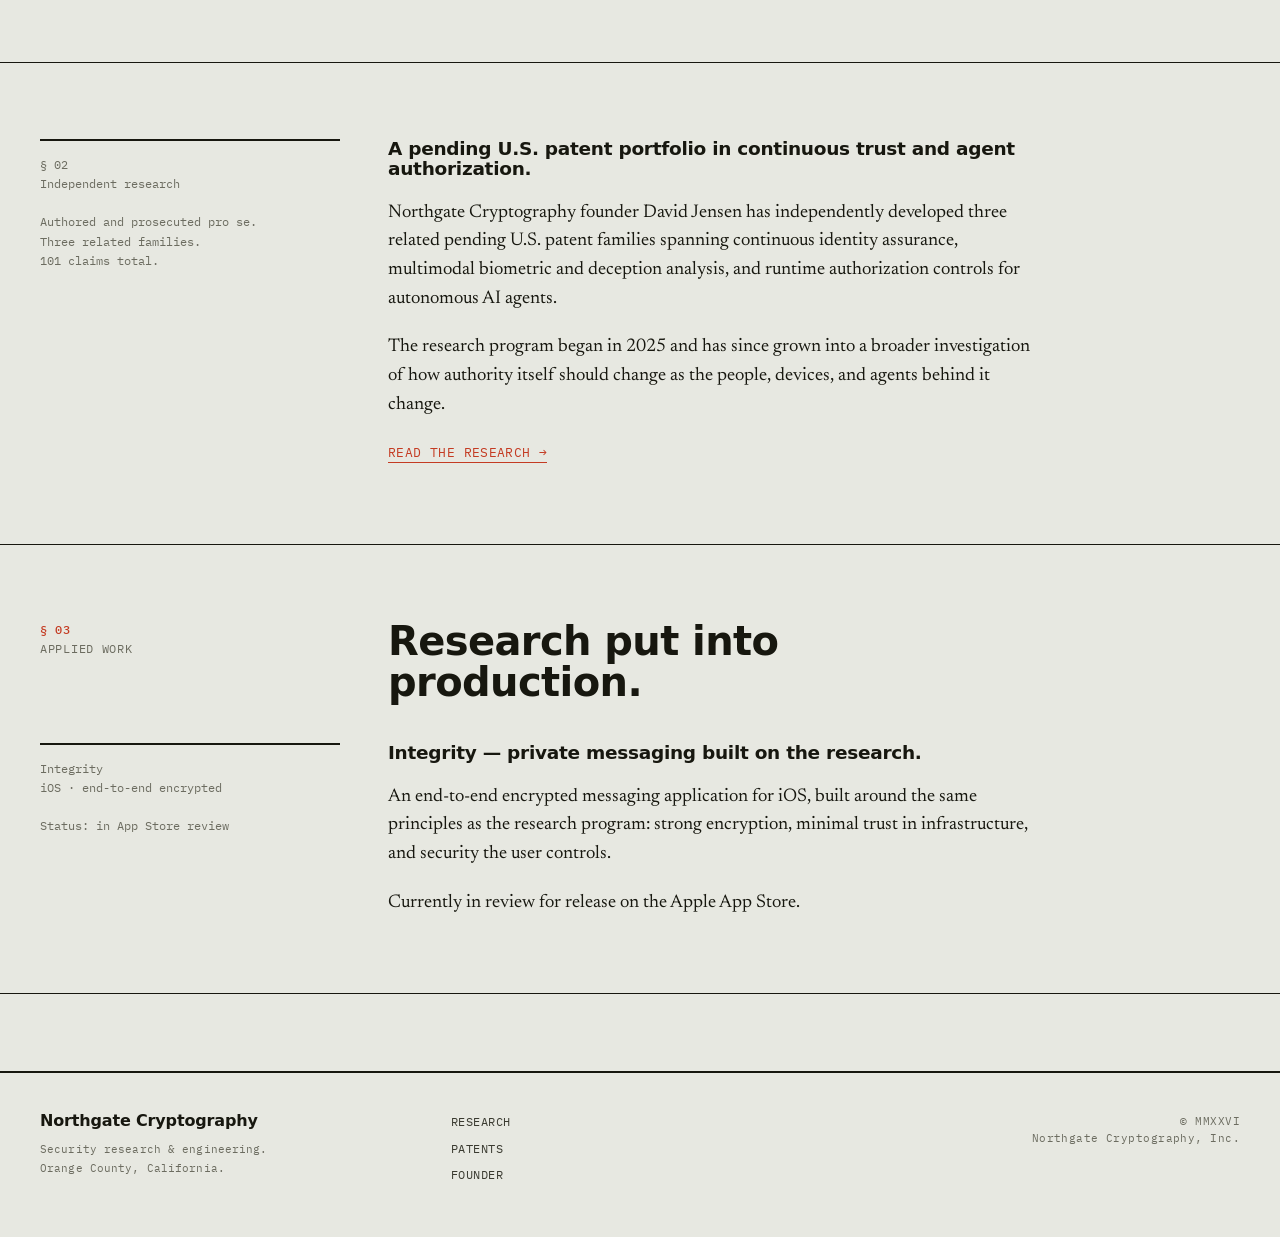
==== commit 20e9f50b: "Add files via upload" ====
--- a/northgate-site/index.html
+++ b/northgate-site/index.html
@@ -46,7 +46,7 @@
           <div><dt>Discipline</dt><dd>Offensive security · applied cryptography · AI-agent security</dd></div>
           <div><dt>Program since</dt><dd>2025</dd></div>
           <div><dt>Portfolio</dt><dd>3 pending U.S. patent families · 101 originally filed claims</dd></div>
-          <div><dt>Status</dt><dd>Independent · founder-led</dd></div>
+          <div><dt>Status</dt><dd>Founder-led · research-driven</dd></div>
         </dl>
       </div>
     </div>
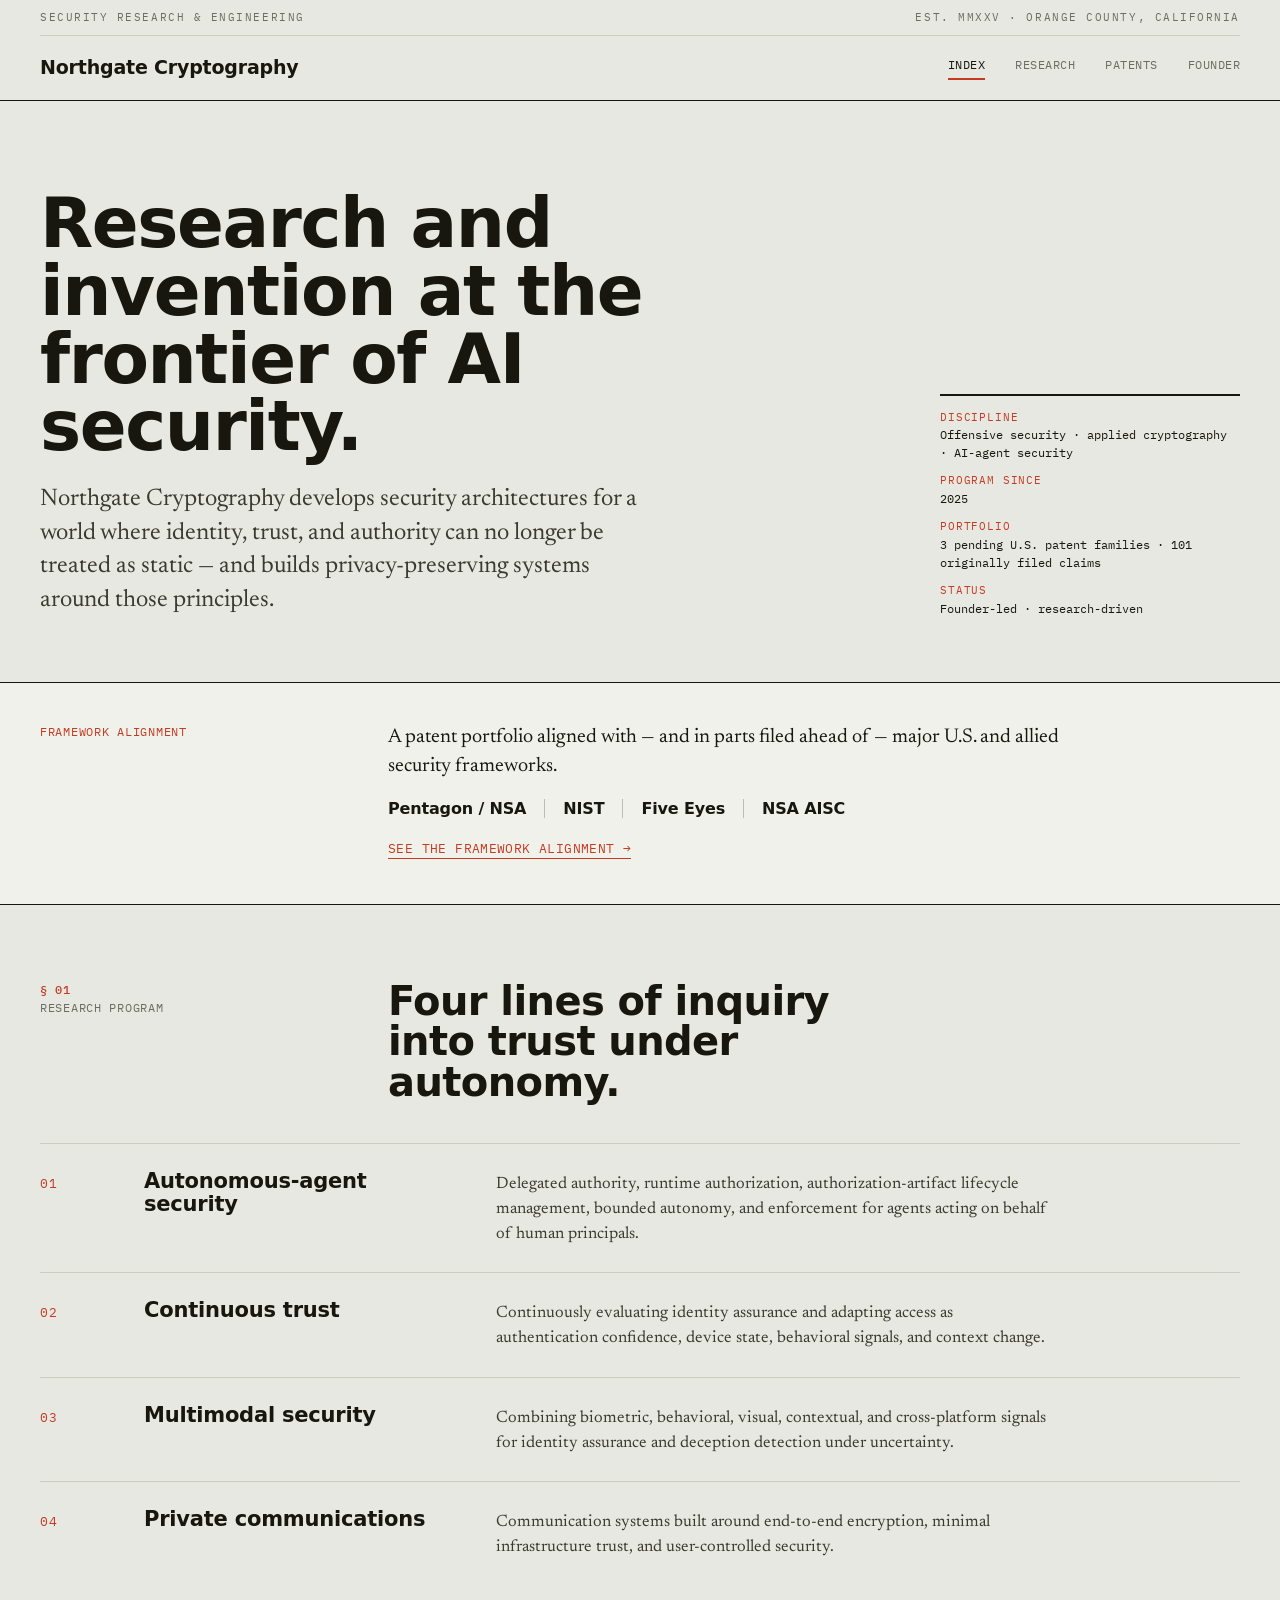
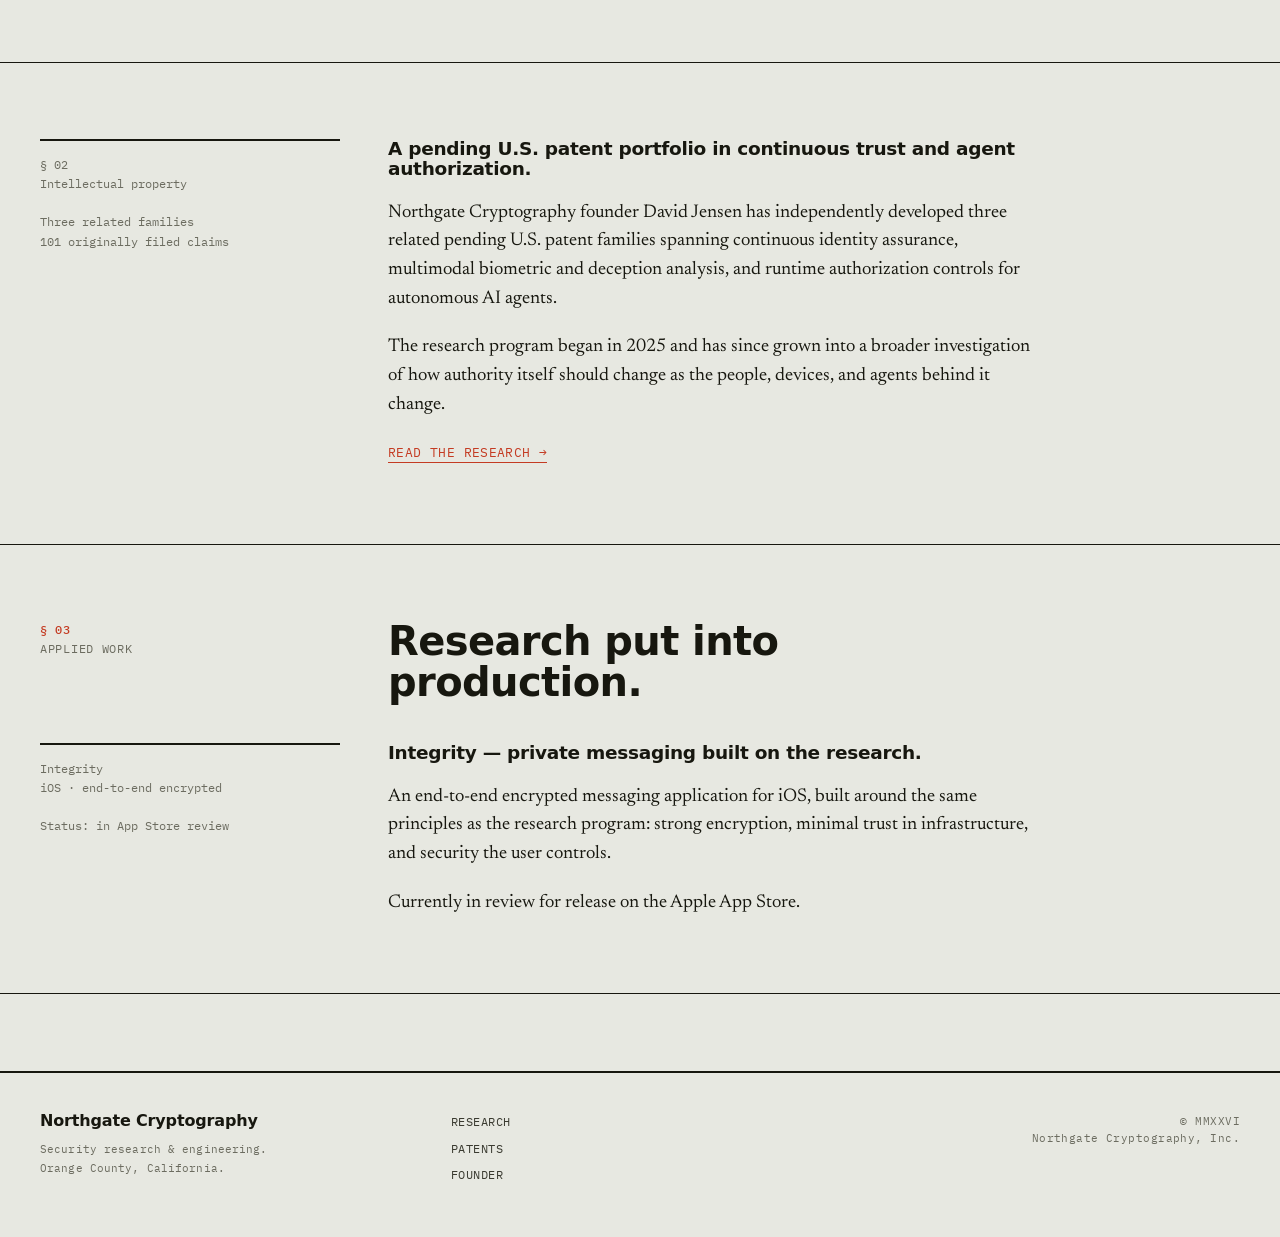
==== commit 2607864b: "Add files via upload" ====
--- a/northgate-site/index.html
+++ b/northgate-site/index.html
@@ -87,7 +87,7 @@
   <section class="block">
     <div class="wrap">
       <div class="read">
-        <div class="aside">§ 02<br>Independent research<br><br>Authored and prosecuted pro se.<br>Three related families.<br>101 claims total.</div>
+        <div class="aside">§ 02<br>Intellectual property<br><br>Three related families<br>101 originally filed claims</div>
         <div class="body">
           <p class="lede">A pending U.S. patent portfolio in continuous trust and agent authorization.</p>
           <p>Northgate Cryptography founder David Jensen has independently developed three related pending U.S. patent families spanning continuous identity assurance, multimodal biometric and deception analysis, and runtime authorization controls for autonomous AI agents.</p>
